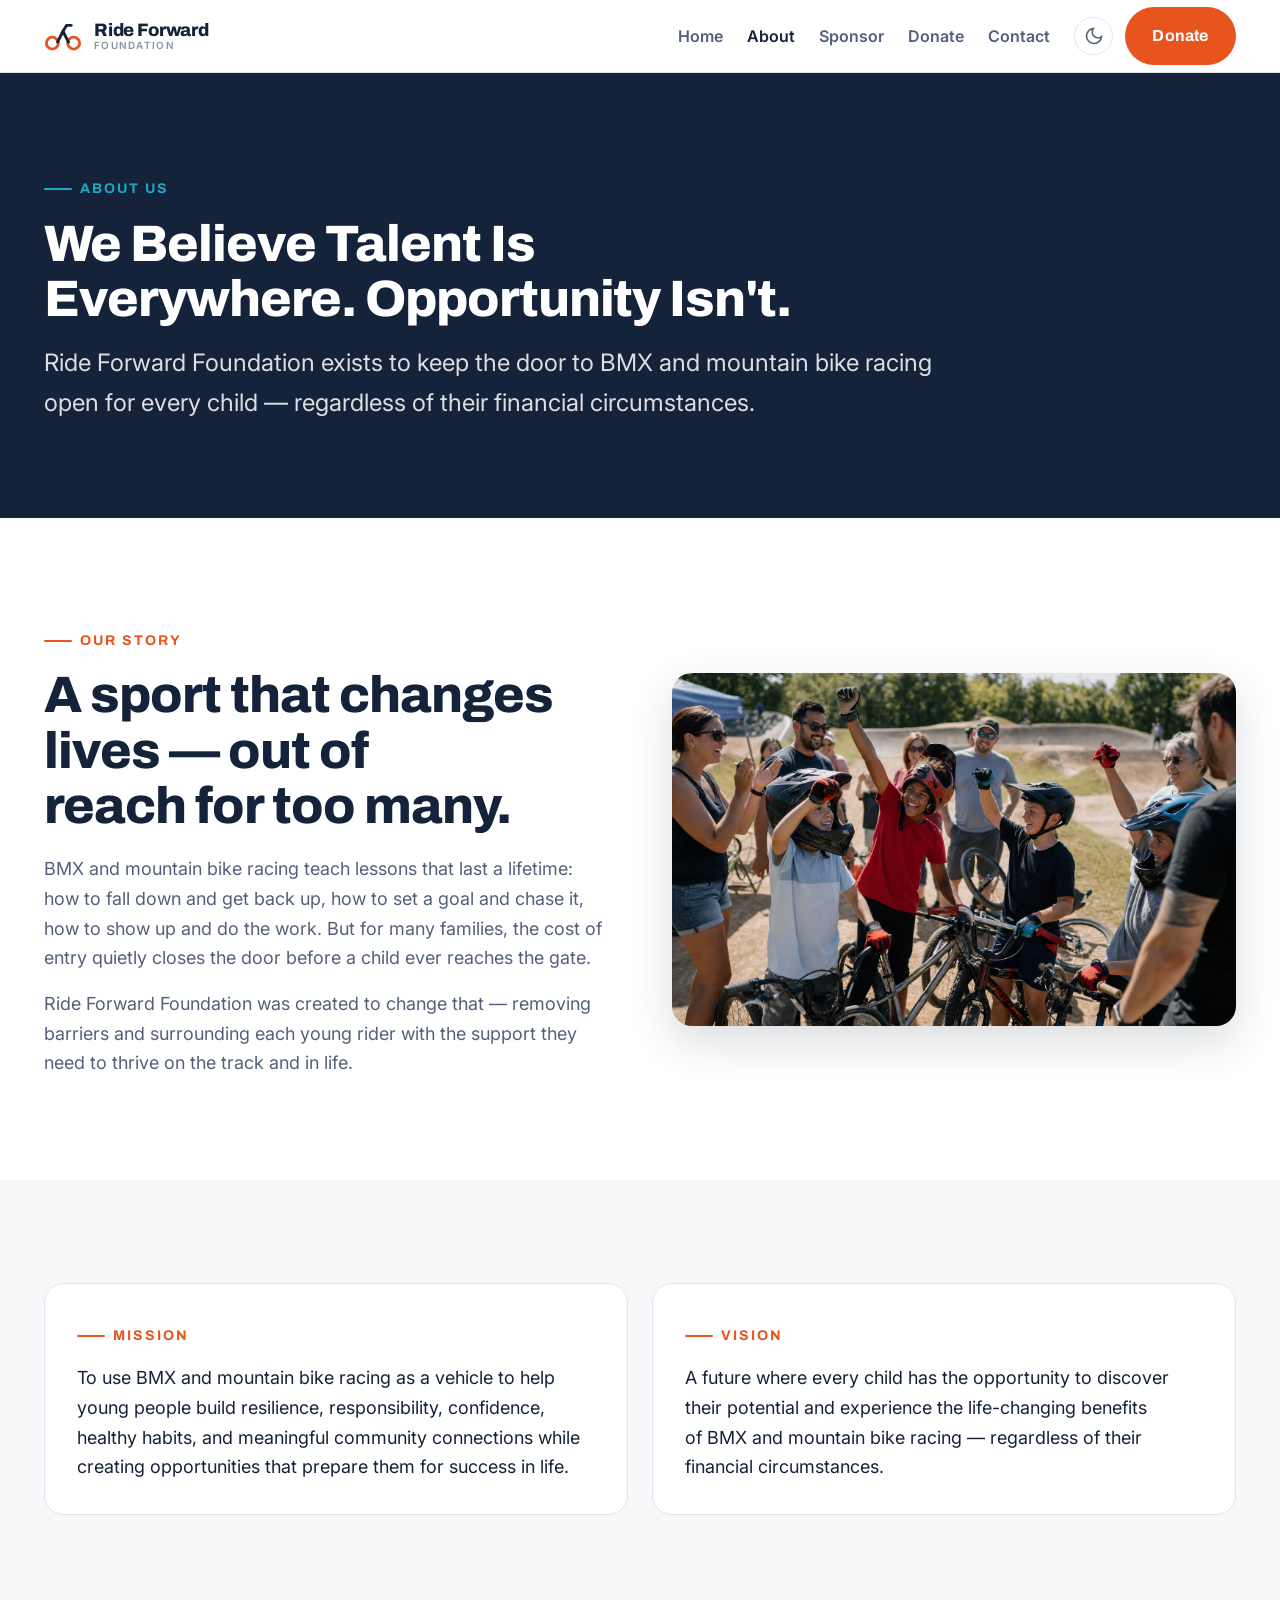
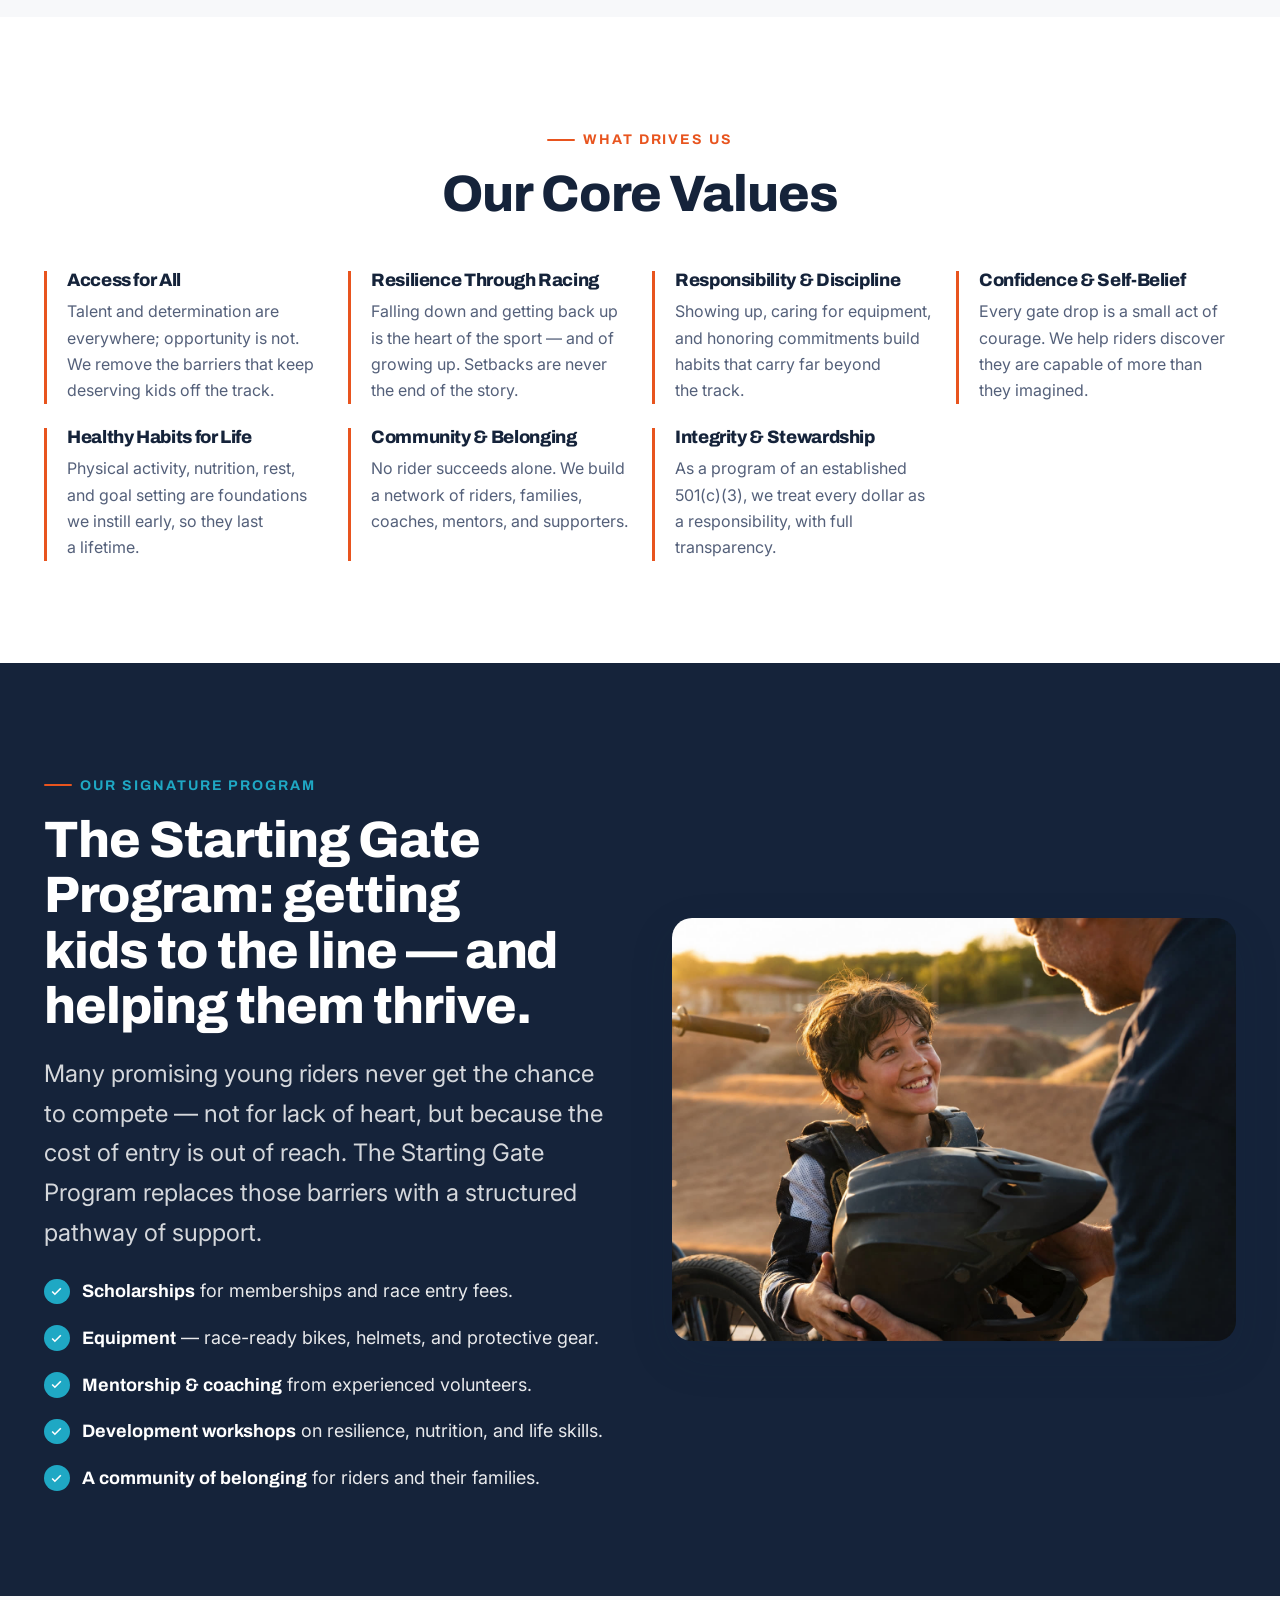
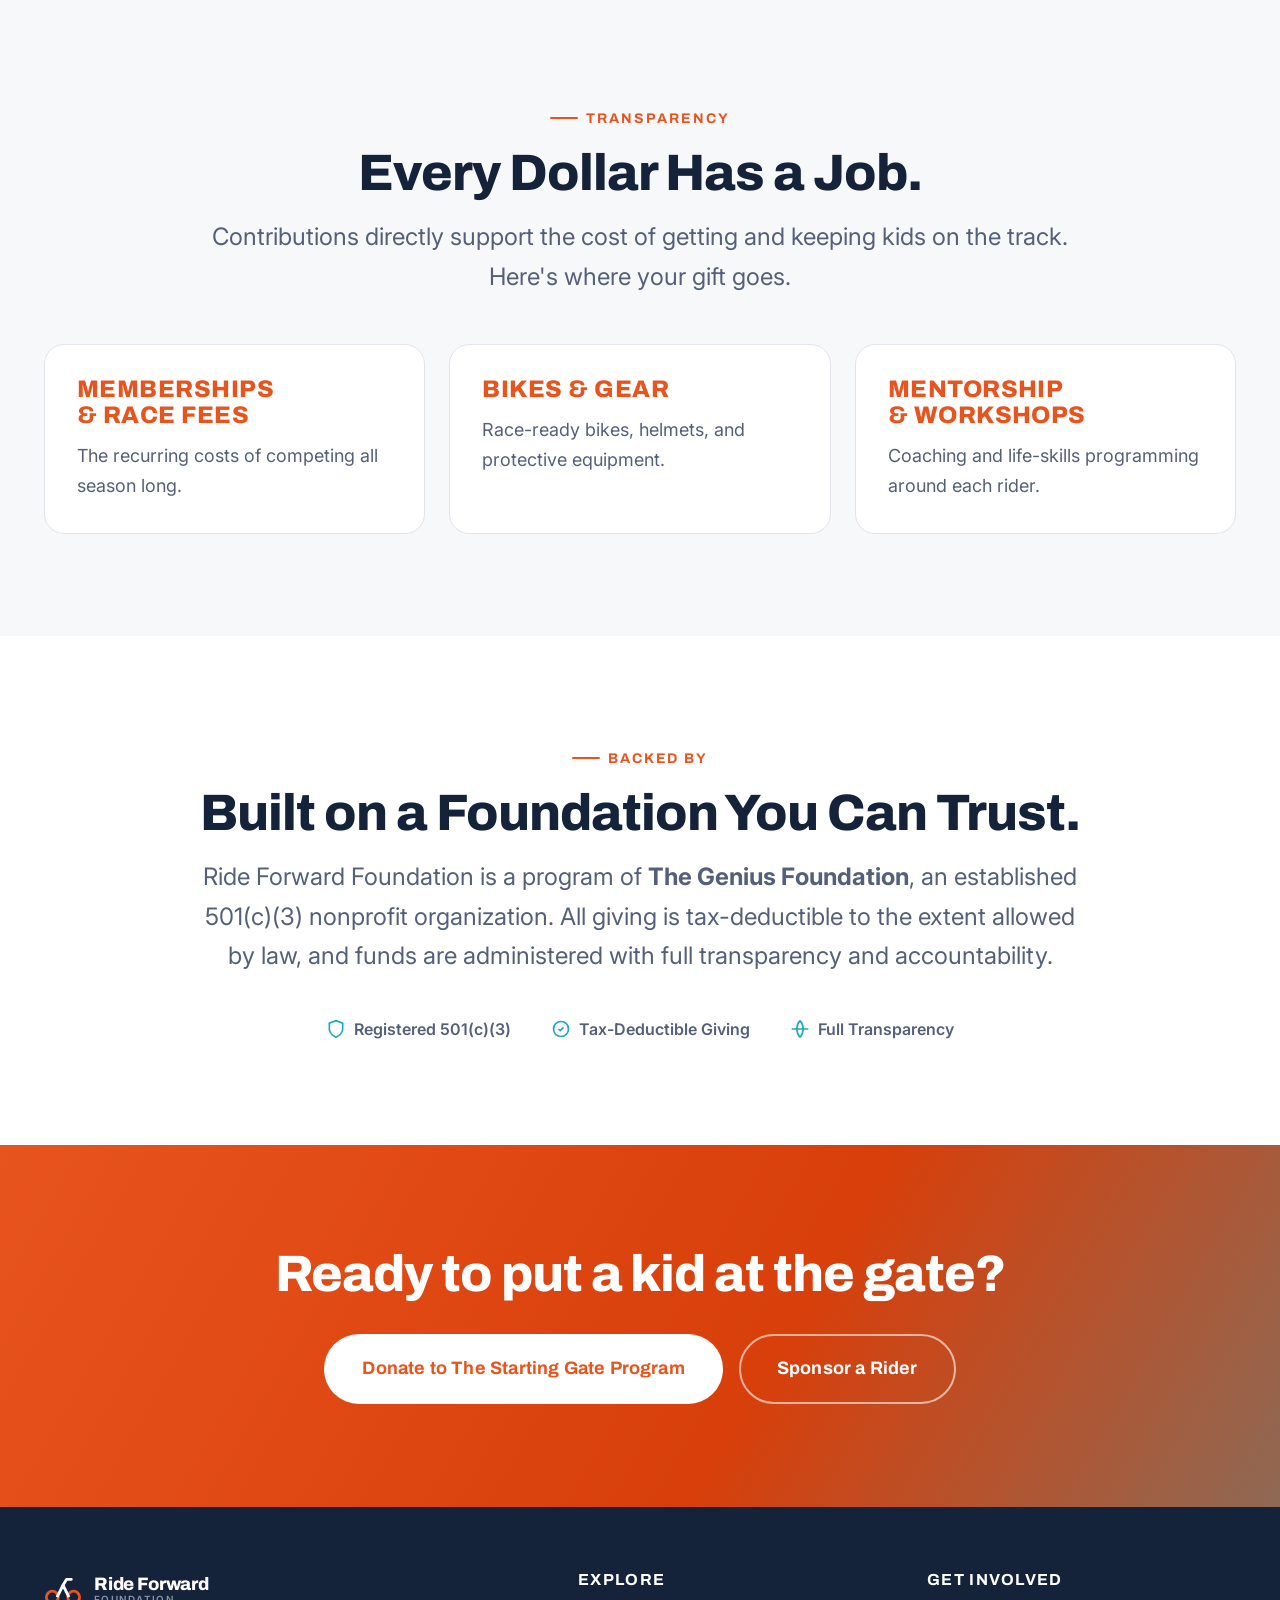
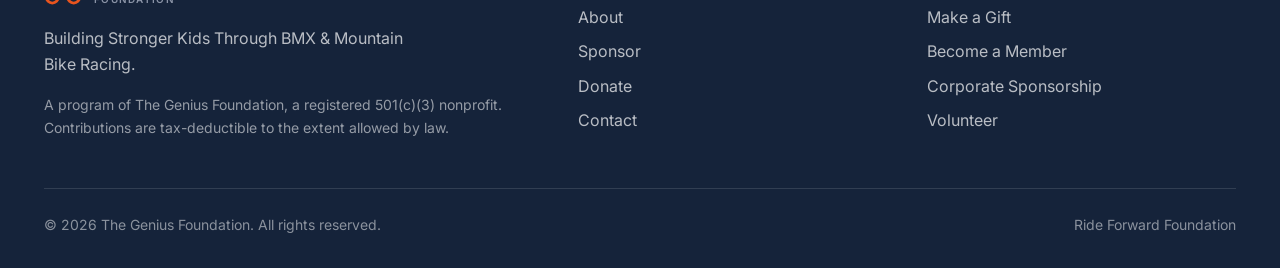
==== about.html @ e8fe17f3 "Ride Forward Foundation website: 5-page site (Home, About, Sponsor, Donate, Contact)" ====
<!DOCTYPE html>
<html lang="en">
<head>
<meta charset="UTF-8">
<meta name="viewport" content="width=device-width, initial-scale=1.0">
<title>About — Ride Forward Foundation</title>
<meta name="description" content="Learn about Ride Forward Foundation, our mission, vision, core values, and The Starting Gate Program — backed by The Genius Foundation, a 501(c)(3) nonprofit.">
<meta property="og:title" content="About Ride Forward Foundation">
<meta property="og:image" content="assets/img/community.jpg">
<link rel="preconnect" href="https://fonts.googleapis.com">
<link rel="preconnect" href="https://fonts.gstatic.com" crossorigin>
<link href="https://fonts.googleapis.com/css2?family=Archivo:wght@600;700;800;900&family=Inter:wght@400;500;600;700&display=swap" rel="stylesheet">
<link rel="stylesheet" href="assets/style.css">
<link rel="icon" href="data:image/svg+xml,%3Csvg xmlns='http://www.w3.org/2000/svg' viewBox='0 0 32 32'%3E%3Cpath d='M6 22a5 5 0 1 0 0-.01M26 22a5 5 0 1 0 0-.01' fill='none' stroke='%23e8541e' stroke-width='2.5'/%3E%3Cpath d='M11 22l5-9 5 9M16 13l3-5h4' fill='none' stroke='%2315233a' stroke-width='2.5' stroke-linejoin='round'/%3E%3C/svg%3E">
</head>
<body>

<header class="header">
  <div class="wrap">
    <a class="brand" href="index.html" aria-label="Ride Forward Foundation home">
      <svg width="38" height="38" viewBox="0 0 32 32" fill="none" aria-hidden="true">
        <circle cx="7" cy="22" r="5" stroke="currentColor" stroke-width="2.4"/>
        <circle cx="25" cy="22" r="5" stroke="currentColor" stroke-width="2.4"/>
        <path d="M11 22l5-10 5 10" stroke="var(--color-navy)" stroke-width="2.4" stroke-linejoin="round"/>
        <path d="M16 12l3-5h4" stroke="var(--color-navy)" stroke-width="2.4" stroke-linecap="round" stroke-linejoin="round"/>
      </svg>
      <span class="brand-text"><span class="b1">Ride Forward</span><span class="b2">Foundation</span></span>
    </a>
    <nav class="nav" aria-label="Primary">
      <ul class="nav-links" data-nav-links>
        <li><a href="index.html">Home</a></li>
        <li><a href="about.html" class="active">About</a></li>
        <li><a href="sponsor.html">Sponsor</a></li>
        <li><a href="donate.html">Donate</a></li>
        <li><a href="contact.html">Contact</a></li>
      </ul>
      <div class="nav-actions">
        <button class="theme-toggle" data-theme-toggle aria-label="Toggle dark mode"></button>
        <a href="donate.html" class="btn btn-primary">Donate</a>
        <button class="menu-btn" data-menu-btn aria-label="Open menu">
          <svg width="22" height="22" viewBox="0 0 24 24" fill="none" stroke="currentColor" stroke-width="2"><path d="M3 6h18M3 12h18M3 18h18"/></svg>
        </button>
      </div>
    </nav>
  </div>
</header>

<main>
<!-- PAGE HERO -->
<section class="page-hero">
  <div class="wrap">
    <span class="eyebrow">About Us</span>
    <h1>We Believe Talent Is Everywhere. Opportunity Isn't.</h1>
    <p class="lead">Ride Forward Foundation exists to keep the door to BMX and mountain bike racing open for every child — regardless of their financial circumstances.</p>
  </div>
</section>

<!-- STORY -->
<section>
  <div class="wrap">
    <div class="split">
      <div class="reveal">
        <span class="eyebrow">Our Story</span>
        <h2 class="section-title">A sport that changes lives — out of reach for too many.</h2>
        <p style="margin-top:var(--space-5);color:var(--color-text-muted)">BMX and mountain bike racing teach lessons that last a lifetime: how to fall down and get back up, how to set a goal and chase it, how to show up and do the work. But for many families, the cost of entry quietly closes the door before a child ever reaches the gate.</p>
        <p style="margin-top:var(--space-4);color:var(--color-text-muted)">Ride Forward Foundation was created to change that — removing barriers and surrounding each young rider with the support they need to thrive on the track and in life.</p>
      </div>
      <div class="split-media reveal split-media--wide">
        <img src="assets/img/community.jpg" alt="A diverse group of young riders celebrating together with their families at a track">
      </div>
    </div>
  </div>
</section>

<!-- MISSION + VISION -->
<section class="band-surface">
  <div class="wrap">
    <div class="grid-3" style="grid-template-columns:repeat(auto-fit,minmax(320px,1fr))">
      <div class="pillar reveal" style="background:var(--color-bg)">
        <span class="eyebrow">Mission</span>
        <p style="color:var(--color-text);font-size:var(--text-base)">To use BMX and mountain bike racing as a vehicle to help young people build resilience, responsibility, confidence, healthy habits, and meaningful community connections while creating opportunities that prepare them for success in life.</p>
      </div>
      <div class="pillar reveal" style="background:var(--color-bg)">
        <span class="eyebrow">Vision</span>
        <p style="color:var(--color-text);font-size:var(--text-base)">A future where every child has the opportunity to discover their potential and experience the life-changing benefits of BMX and mountain bike racing — regardless of their financial circumstances.</p>
      </div>
    </div>
  </div>
</section>

<!-- CORE VALUES -->
<section>
  <div class="wrap">
    <div class="center" style="margin-bottom:var(--space-12)">
      <span class="eyebrow center" style="display:inline-flex">What Drives Us</span>
      <h2 class="section-title">Our Core Values</h2>
    </div>
    <div class="value-grid">
      <div class="value reveal"><h3>Access for All</h3><p>Talent and determination are everywhere; opportunity is not. We remove the barriers that keep deserving kids off the track.</p></div>
      <div class="value reveal"><h3>Resilience Through Racing</h3><p>Falling down and getting back up is the heart of the sport — and of growing up. Setbacks are never the end of the story.</p></div>
      <div class="value reveal"><h3>Responsibility &amp; Discipline</h3><p>Showing up, caring for equipment, and honoring commitments build habits that carry far beyond the track.</p></div>
      <div class="value reveal"><h3>Confidence &amp; Self-Belief</h3><p>Every gate drop is a small act of courage. We help riders discover they are capable of more than they imagined.</p></div>
      <div class="value reveal"><h3>Healthy Habits for Life</h3><p>Physical activity, nutrition, rest, and goal setting are foundations we instill early, so they last a lifetime.</p></div>
      <div class="value reveal"><h3>Community &amp; Belonging</h3><p>No rider succeeds alone. We build a network of riders, families, coaches, mentors, and supporters.</p></div>
      <div class="value reveal"><h3>Integrity &amp; Stewardship</h3><p>As a program of an established 501(c)(3), we treat every dollar as a responsibility, with full transparency.</p></div>
    </div>
  </div>
</section>

<!-- THE STARTING GATE PROGRAM -->
<section class="band-navy">
  <div class="wrap">
    <div class="split split--reverse">
      <div class="split-media reveal"><img src="assets/img/donate.jpg" alt="A young rider's face lighting up while receiving a new helmet from a mentor"></div>
      <div class="reveal">
        <span class="eyebrow" style="color:var(--color-accent)">Our Signature Program</span>
        <h2 class="section-title">The Starting Gate Program: getting kids to the line — and helping them thrive.</h2>
        <p class="lead" style="margin-top:var(--space-5)">Many promising young riders never get the chance to compete — not for lack of heart, but because the cost of entry is out of reach. The Starting Gate Program replaces those barriers with a structured pathway of support.</p>
        <ul class="feature-list" role="list">
          <li><span class="ck"><svg width="13" height="13" viewBox="0 0 24 24" fill="none" stroke="currentColor" stroke-width="3"><path d="M20 6L9 17l-5-5"/></svg></span><span style="color:rgba(255,255,255,0.9)"><strong style="color:#fff">Scholarships</strong> for memberships and race entry fees.</span></li>
          <li><span class="ck"><svg width="13" height="13" viewBox="0 0 24 24" fill="none" stroke="currentColor" stroke-width="3"><path d="M20 6L9 17l-5-5"/></svg></span><span style="color:rgba(255,255,255,0.9)"><strong style="color:#fff">Equipment</strong> — race-ready bikes, helmets, and protective gear.</span></li>
          <li><span class="ck"><svg width="13" height="13" viewBox="0 0 24 24" fill="none" stroke="currentColor" stroke-width="3"><path d="M20 6L9 17l-5-5"/></svg></span><span style="color:rgba(255,255,255,0.9)"><strong style="color:#fff">Mentorship &amp; coaching</strong> from experienced volunteers.</span></li>
          <li><span class="ck"><svg width="13" height="13" viewBox="0 0 24 24" fill="none" stroke="currentColor" stroke-width="3"><path d="M20 6L9 17l-5-5"/></svg></span><span style="color:rgba(255,255,255,0.9)"><strong style="color:#fff">Development workshops</strong> on resilience, nutrition, and life skills.</span></li>
          <li><span class="ck"><svg width="13" height="13" viewBox="0 0 24 24" fill="none" stroke="currentColor" stroke-width="3"><path d="M20 6L9 17l-5-5"/></svg></span><span style="color:rgba(255,255,255,0.9)"><strong style="color:#fff">A community of belonging</strong> for riders and their families.</span></li>
        </ul>
      </div>
    </div>
  </div>
</section>

<!-- WHERE YOUR MONEY GOES -->
<section class="band-surface">
  <div class="wrap">
    <div class="center" style="margin-bottom:var(--space-12)">
      <span class="eyebrow center" style="display:inline-flex">Transparency</span>
      <h2 class="section-title">Every Dollar Has a Job.</h2>
      <p class="lead center" style="margin-top:var(--space-4)">Contributions directly support the cost of getting and keeping kids on the track. Here's where your gift goes.</p>
    </div>
    <div class="grid-3">
      <div class="pillar reveal" style="background:var(--color-bg)"><h3 style="color:var(--color-primary)">Memberships &amp; Race Fees</h3><p>The recurring costs of competing all season long.</p></div>
      <div class="pillar reveal" style="background:var(--color-bg)"><h3 style="color:var(--color-primary)">Bikes &amp; Gear</h3><p>Race-ready bikes, helmets, and protective equipment.</p></div>
      <div class="pillar reveal" style="background:var(--color-bg)"><h3 style="color:var(--color-primary)">Mentorship &amp; Workshops</h3><p>Coaching and life-skills programming around each rider.</p></div>
    </div>
  </div>
</section>

<!-- 501c3 CREDIBILITY -->
<section>
  <div class="wrap center">
    <span class="eyebrow center" style="display:inline-flex">Backed By</span>
    <h2 class="section-title">Built on a Foundation You Can Trust.</h2>
    <p class="lead center" style="margin-top:var(--space-4)">Ride Forward Foundation is a program of <strong>The Genius Foundation</strong>, an established 501(c)(3) nonprofit organization. All giving is tax-deductible to the extent allowed by law, and funds are administered with full transparency and accountability.</p>
    <div class="trust-strip" style="margin-top:var(--space-10)">
      <span class="trust-item"><svg width="20" height="20" viewBox="0 0 24 24" fill="none" stroke="currentColor" stroke-width="2"><path d="M12 22s8-4 8-10V5l-8-3-8 3v7c0 6 8 10 8 10z"/></svg>Registered 501(c)(3)</span>
      <span class="trust-item"><svg width="20" height="20" viewBox="0 0 24 24" fill="none" stroke="currentColor" stroke-width="2"><path d="M9 12l2 2 4-4"/><circle cx="12" cy="12" r="9"/></svg>Tax-Deductible Giving</span>
      <span class="trust-item"><svg width="20" height="20" viewBox="0 0 24 24" fill="none" stroke="currentColor" stroke-width="2"><path d="M2 12h20M12 2a15 15 0 0 1 0 20M12 2a15 15 0 0 0 0 20"/></svg>Full Transparency</span>
    </div>
  </div>
</section>

<!-- CTA -->
<section class="band-primary">
  <div class="wrap center">
    <h2 class="section-title" style="font-size:var(--text-2xl)">Ready to put a kid at the gate?</h2>
    <div class="hero-cta center" style="justify-content:center;margin-top:var(--space-8)">
      <a href="donate.html" class="btn btn-lg" style="background:#fff;color:var(--color-primary)">Donate to The Starting Gate Program</a>
      <a href="sponsor.html" class="btn btn-ghost-light btn-lg">Sponsor a Rider</a>
    </div>
  </div>
</section>
</main>

<footer class="footer">
  <div class="wrap">
    <div class="footer-top">
      <div>
        <a class="brand" href="index.html">
          <svg width="38" height="38" viewBox="0 0 32 32" fill="none" aria-hidden="true">
            <circle cx="7" cy="22" r="5" stroke="var(--color-primary)" stroke-width="2.4"/>
            <circle cx="25" cy="22" r="5" stroke="var(--color-primary)" stroke-width="2.4"/>
            <path d="M11 22l5-10 5 10" stroke="#fff" stroke-width="2.4" stroke-linejoin="round"/>
            <path d="M16 12l3-5h4" stroke="#fff" stroke-width="2.4" stroke-linecap="round" stroke-linejoin="round"/>
          </svg>
          <span class="brand-text"><span class="b1">Ride Forward</span><span class="b2">Foundation</span></span>
        </a>
        <p class="footer-desc">Building Stronger Kids Through BMX &amp; Mountain Bike Racing.</p>
        <p class="footer-501">A program of The Genius Foundation, a registered 501(c)(3) nonprofit. Contributions are tax-deductible to the extent allowed by law.</p>
      </div>
      <div><h4>Explore</h4><ul><li><a href="about.html">About</a></li><li><a href="sponsor.html">Sponsor</a></li><li><a href="donate.html">Donate</a></li><li><a href="contact.html">Contact</a></li></ul></div>
      <div><h4>Get Involved</h4><ul><li><a href="donate.html">Make a Gift</a></li><li><a href="donate.html">Become a Member</a></li><li><a href="sponsor.html">Corporate Sponsorship</a></li><li><a href="contact.html">Volunteer</a></li></ul></div>
    </div>
    <div class="footer-bottom"><span>© 2026 The Genius Foundation. All rights reserved.</span><span>Ride Forward Foundation</span></div>
  </div>
</footer>

<script src="assets/main.js"></script>
</body>
</html>
---- assets/style.css ----
/* ===== Design Tokens ===== */
:root {
  --text-xs: clamp(0.75rem, 0.7rem + 0.25vw, 0.875rem);
  --text-sm: clamp(0.875rem, 0.8rem + 0.35vw, 1rem);
  --text-base: clamp(1rem, 0.95rem + 0.25vw, 1.125rem);
  --text-lg: clamp(1.125rem, 1rem + 0.75vw, 1.5rem);
  --text-xl: clamp(1.5rem, 1.2rem + 1.25vw, 2.25rem);
  --text-2xl: clamp(2rem, 1.2rem + 2.5vw, 3.5rem);
  --text-3xl: clamp(2.5rem, 1rem + 4vw, 5rem);

  --space-1: 0.25rem; --space-2: 0.5rem; --space-3: 0.75rem; --space-4: 1rem;
  --space-5: 1.25rem; --space-6: 1.5rem; --space-8: 2rem; --space-10: 2.5rem;
  --space-12: 3rem; --space-16: 4rem; --space-20: 5rem; --space-24: 6rem; --space-32: 8rem;

  --radius-sm: 0.375rem; --radius-md: 0.5rem; --radius-lg: 0.875rem;
  --radius-xl: 1.25rem; --radius-full: 9999px;
  --transition: 200ms cubic-bezier(0.16, 1, 0.3, 1);

  --content-narrow: 680px;
  --content-default: 1040px;
  --content-wide: 1240px;

  --font-display: 'Archivo', 'Helvetica Neue', sans-serif;
  --font-body: 'Inter', system-ui, sans-serif;
}

:root, [data-theme='light'] {
  --color-bg: #ffffff;
  --color-surface: #f7f8fa;
  --color-surface-2: #eef0f4;
  --color-border: #e1e4ea;
  --color-text: #15233a;
  --color-text-muted: #54607a;
  --color-text-faint: #8a93a6;
  --color-text-inverse: #ffffff;
  --color-navy: #15233a;
  --color-navy-soft: #1f3354;
  --color-primary: #e8541e;       /* clay orange */
  --color-primary-hover: #cf440f;
  --color-accent: #1fa8c4;        /* sky teal */
  --color-accent-hover: #1890a9;
  --shadow-sm: 0 1px 3px rgba(21,35,58,0.08);
  --shadow-md: 0 6px 20px rgba(21,35,58,0.10);
  --shadow-lg: 0 16px 44px rgba(21,35,58,0.16);
}

[data-theme='dark'] {
  --color-bg: #0e1626;
  --color-surface: #13203a;
  --color-surface-2: #1a2c4d;
  --color-border: #243a5e;
  --color-text: #e8edf5;
  --color-text-muted: #9fb0cc;
  --color-text-faint: #6c7d9c;
  --color-text-inverse: #0e1626;
  --color-navy: #0a1120;
  --color-navy-soft: #13203a;
  --color-primary: #ff6a36;
  --color-primary-hover: #ff8154;
  --color-accent: #3cc3de;
  --color-accent-hover: #5fd0e6;
  --shadow-sm: 0 1px 3px rgba(0,0,0,0.4);
  --shadow-md: 0 6px 20px rgba(0,0,0,0.45);
  --shadow-lg: 0 16px 44px rgba(0,0,0,0.55);
}

/* ===== Base ===== */
*,*::before,*::after { box-sizing: border-box; margin: 0; padding: 0; }
html {
  -webkit-text-size-adjust: none; text-size-adjust: none;
  -webkit-font-smoothing: antialiased; -moz-osx-font-smoothing: grayscale;
  text-rendering: optimizeLegibility; scroll-behavior: smooth;
  scroll-padding-top: 5rem;
}
body {
  min-height: 100dvh; line-height: 1.65;
  font-family: var(--font-body); font-size: var(--text-base);
  color: var(--color-text); background: var(--color-bg);
}
img, picture, svg { display: block; max-width: 100%; height: auto; }
ul[role='list'] { list-style: none; }
input, button, textarea, select { font: inherit; color: inherit; }
h1,h2,h3,h4 { font-family: var(--font-display); text-wrap: balance; line-height: 1.08; letter-spacing: -0.02em; }
p, li { text-wrap: pretty; }
a { color: inherit; text-decoration: none; }
::selection { background: rgba(232,84,30,0.22); }
:focus-visible { outline: 2px solid var(--color-primary); outline-offset: 3px; border-radius: var(--radius-sm); }
button { cursor: pointer; background: none; border: none; }
a, button, input, textarea, select {
  transition: color var(--transition), background var(--transition),
    border-color var(--transition), box-shadow var(--transition), transform var(--transition);
}
.sr-only { position:absolute; width:1px; height:1px; padding:0; margin:-1px; overflow:hidden; clip:rect(0,0,0,0); white-space:nowrap; border:0; }
@media (prefers-reduced-motion: reduce) {
  *,*::before,*::after { animation-duration:0.01ms!important; transition-duration:0.01ms!important; scroll-behavior:auto!important; }
}

/* ===== Layout ===== */
.wrap { width: 100%; max-width: var(--content-wide); margin-inline: auto; padding-inline: var(--space-6); }
.wrap--default { max-width: var(--content-default); }
.wrap--narrow { max-width: var(--content-narrow); }
section { padding-block: clamp(var(--space-16), 8vw, var(--space-32)); }
.eyebrow {
  display: inline-flex; align-items: center; gap: var(--space-2);
  font-family: var(--font-display); font-weight: 700; font-size: var(--text-xs);
  letter-spacing: 0.14em; text-transform: uppercase; color: var(--color-primary);
  margin-bottom: var(--space-4);
}
.eyebrow::before { content:''; width: 1.75rem; height: 2px; background: var(--color-primary); border-radius: 2px; }
.section-title { font-size: var(--text-2xl); font-weight: 800; }
.lead { font-size: var(--text-lg); color: var(--color-text-muted); max-width: 60ch; }
.center { text-align: center; margin-inline: auto; }
.center .lead { margin-inline: auto; }

/* ===== Buttons ===== */
.btn {
  display: inline-flex; align-items: center; justify-content: center; gap: var(--space-2);
  font-family: var(--font-display); font-weight: 700; font-size: var(--text-sm);
  letter-spacing: 0.01em; padding: 0.85em 1.6em; border-radius: var(--radius-full);
  border: 2px solid transparent; white-space: nowrap;
}
.btn-primary { background: var(--color-primary); color: #fff; }
.btn-primary:hover { background: var(--color-primary-hover); transform: translateY(-2px); box-shadow: var(--shadow-md); }
.btn-accent { background: var(--color-accent); color: #fff; }
.btn-accent:hover { background: var(--color-accent-hover); transform: translateY(-2px); box-shadow: var(--shadow-md); }
.btn-outline { border-color: currentColor; color: var(--color-text); }
.btn-outline:hover { background: var(--color-text); color: var(--color-bg); transform: translateY(-2px); }
.btn-ghost-light { border-color: rgba(255,255,255,0.6); color: #fff; }
.btn-ghost-light:hover { background: #fff; color: var(--color-navy); transform: translateY(-2px); }
.btn-lg { font-size: var(--text-base); padding: 1em 2em; }

/* ===== Header ===== */
.header {
  position: sticky; top: 0; z-index: 100;
  background: color-mix(in srgb, var(--color-bg) 88%, transparent);
  backdrop-filter: blur(14px); border-bottom: 1px solid var(--color-border);
}
.header .wrap { display: flex; align-items: center; justify-content: space-between; gap: var(--space-6); min-height: 4.5rem; }
.brand { display: flex; align-items: center; gap: var(--space-3); font-family: var(--font-display); font-weight: 800; }
.brand svg { color: var(--color-primary); flex-shrink: 0; }
.brand-text { display: flex; flex-direction: column; line-height: 1.05; }
.brand-text .b1 { font-size: var(--text-base); letter-spacing: -0.01em; }
.brand-text .b2 { font-size: 0.62rem; font-weight: 600; letter-spacing: 0.13em; text-transform: uppercase; color: var(--color-text-faint); font-family: var(--font-body); }
.nav { display: flex; align-items: center; gap: var(--space-6); }
.nav-links { display: flex; align-items: center; gap: var(--space-6); list-style: none; }
.nav-links a { font-size: var(--text-sm); font-weight: 600; color: var(--color-text-muted); }
.nav-links a:hover, .nav-links a.active { color: var(--color-text); }
.nav-actions { display: flex; align-items: center; gap: var(--space-3); }
.theme-toggle { width: 2.4rem; height: 2.4rem; display: grid; place-items: center; border-radius: var(--radius-full); color: var(--color-text-muted); border: 1px solid var(--color-border); }
.theme-toggle:hover { color: var(--color-text); background: var(--color-surface); }
.menu-btn { display: none; }

/* ===== Hero ===== */
.hero { position: relative; min-height: 86vh; display: flex; align-items: flex-end; color: #fff; overflow: hidden; }
.hero img.hero-bg { position: absolute; inset: 0; width: 100%; height: 100%; object-fit: cover; z-index: -2; }
.hero::after { content:''; position:absolute; inset:0; z-index:-1;
  background: linear-gradient(180deg, rgba(10,17,32,0.35) 0%, rgba(10,17,32,0.55) 45%, rgba(10,17,32,0.92) 100%); }
.hero-inner { padding-block: clamp(var(--space-16), 10vw, var(--space-32)); max-width: 720px; }
.hero h1 { font-size: var(--text-3xl); font-weight: 800; color: #fff; }
.hero .lead { color: rgba(255,255,255,0.88); margin-top: var(--space-5); }
.hero-cta { display: flex; flex-wrap: wrap; gap: var(--space-4); margin-top: var(--space-8); }
.hero-badge { display:inline-flex; align-items:center; gap:var(--space-2); font-size:var(--text-xs); font-weight:600;
  letter-spacing:0.08em; text-transform:uppercase; color:rgba(255,255,255,0.85);
  background:rgba(255,255,255,0.12); border:1px solid rgba(255,255,255,0.25);
  padding:0.4em 0.9em; border-radius:var(--radius-full); margin-bottom:var(--space-5); backdrop-filter: blur(6px); }

/* ===== Progress bar ===== */
.progress-card {
  background: var(--color-surface); border: 1px solid var(--color-border);
  border-radius: var(--radius-xl); padding: var(--space-8); box-shadow: var(--shadow-md);
}
.progress-head { display: flex; justify-content: space-between; align-items: baseline; flex-wrap: wrap; gap: var(--space-2); margin-bottom: var(--space-4); }
.progress-amount { font-family: var(--font-display); font-weight: 800; font-size: var(--text-xl); color: var(--color-primary); }
.progress-goal { font-size: var(--text-sm); color: var(--color-text-muted); }
.progress-track { height: 0.9rem; background: var(--color-surface-2); border-radius: var(--radius-full); overflow: hidden; }
.progress-fill { height: 100%; width: 0; background: linear-gradient(90deg, var(--color-primary), var(--color-accent)); border-radius: var(--radius-full); transition: width 1.4s cubic-bezier(0.16,1,0.3,1); }
.progress-meta { margin-top: var(--space-3); font-size: var(--text-sm); color: var(--color-text-muted); }

/* ===== Pillars ===== */
.grid-3 { display: grid; grid-template-columns: repeat(auto-fit, minmax(260px, 1fr)); gap: var(--space-6); }
.pillar { background: var(--color-surface); border: 1px solid var(--color-border); border-radius: var(--radius-xl); padding: var(--space-8); }
.pillar-icon { width: 3.25rem; height: 3.25rem; border-radius: var(--radius-lg); display: grid; place-items: center; color: #fff; margin-bottom: var(--space-5); }
.pillar h3 { font-size: var(--text-lg); font-weight: 800; margin-bottom: var(--space-3); letter-spacing: 0.02em; text-transform: uppercase; }
.pillar p { color: var(--color-text-muted); font-size: var(--text-base); }

/* ===== Split sections ===== */
.split { display: grid; grid-template-columns: 1fr 1fr; gap: clamp(var(--space-8), 5vw, var(--space-20)); align-items: center; }
.split--reverse .split-media { order: 2; }
.split-media img { width: 100%; border-radius: var(--radius-xl); box-shadow: var(--shadow-lg); object-fit: cover; aspect-ratio: 4/3; }
.split-media--wide img { aspect-ratio: 16/10; }

/* ===== Bands ===== */
.band-navy { background: var(--color-navy); color: #fff; }
.band-navy .section-title, .band-navy h2, .band-navy h3 { color: #fff; }
.band-navy .lead { color: rgba(255,255,255,0.82); }
.band-primary { background: linear-gradient(120deg, var(--color-primary), #d83f0a 60%, var(--color-accent) 160%); color: #fff; }
.band-primary .section-title, .band-primary h2 { color: #fff; }
.band-primary .lead { color: rgba(255,255,255,0.92); }
.band-surface { background: var(--color-surface); }

/* ===== Stat / cost cards ===== */
.cost-grid { display: grid; grid-template-columns: repeat(auto-fit, minmax(180px,1fr)); gap: var(--space-5); margin-top: var(--space-10); }
.cost-item { background: rgba(255,255,255,0.07); border: 1px solid rgba(255,255,255,0.16); border-radius: var(--radius-lg); padding: var(--space-6); }
.cost-item .num { font-family: var(--font-display); font-weight: 800; font-size: var(--text-xl); color: #fff; }
.cost-item .lbl { font-size: var(--text-sm); color: rgba(255,255,255,0.78); margin-top: var(--space-1); }

/* ===== Program list ===== */
.feature-list { display: grid; gap: var(--space-4); margin-top: var(--space-6); }
.feature-list li { display: flex; gap: var(--space-3); align-items: flex-start; list-style: none; }
.feature-list .ck { flex-shrink: 0; width: 1.6rem; height: 1.6rem; border-radius: var(--radius-full); background: var(--color-accent); color: #fff; display: grid; place-items: center; margin-top: 0.15rem; }
.feature-list strong { font-family: var(--font-display); }

/* ===== Tier cards ===== */
.tier-grid { display: grid; grid-template-columns: repeat(auto-fit, minmax(230px,1fr)); gap: var(--space-6); margin-top: var(--space-12); }
.tier {
  position: relative; background: var(--color-bg); border: 1px solid var(--color-border);
  border-radius: var(--radius-xl); padding: var(--space-8) var(--space-6); display: flex; flex-direction: column;
}
.tier.featured { border-color: var(--color-primary); border-width: 2px; box-shadow: var(--shadow-md); }
.tier-flag { position: absolute; top: -0.85rem; left: 50%; transform: translateX(-50%);
  background: var(--color-primary); color: #fff; font-family: var(--font-display); font-weight: 700;
  font-size: var(--text-xs); letter-spacing: 0.08em; text-transform: uppercase;
  padding: 0.3em 0.9em; border-radius: var(--radius-full); white-space: nowrap; }
.tier h3 { font-size: var(--text-lg); font-weight: 800; }
.tier .price { font-family: var(--font-display); font-weight: 800; font-size: var(--text-xl); color: var(--color-primary); margin: var(--space-2) 0 var(--space-1); }
.tier .price span { font-size: var(--text-sm); color: var(--color-text-faint); font-weight: 600; }
.tier .impact { font-size: var(--text-sm); font-weight: 600; color: var(--color-accent); margin-bottom: var(--space-5); }
.tier ul { list-style: none; display: grid; gap: var(--space-3); margin-bottom: var(--space-8); flex: 1; }
.tier ul li { display: flex; gap: var(--space-2); font-size: var(--text-sm); color: var(--color-text-muted); }
.tier ul li::before { content: '✓'; color: var(--color-accent); font-weight: 800; }
.tier .btn { width: 100%; }

/* ===== Donate amounts ===== */
.amount-grid { display: grid; grid-template-columns: repeat(auto-fit, minmax(120px,1fr)); gap: var(--space-4); margin-top: var(--space-6); }
.amount {
  background: var(--color-surface); border: 2px solid var(--color-border); border-radius: var(--radius-lg);
  padding: var(--space-6) var(--space-4); text-align: center; cursor: pointer;
}
.amount:hover, .amount.selected { border-color: var(--color-primary); background: color-mix(in srgb, var(--color-primary) 8%, var(--color-bg)); }
.amount .amt { font-family: var(--font-display); font-weight: 800; font-size: var(--text-lg); }
.amount .desc { font-size: var(--text-xs); color: var(--color-text-muted); margin-top: var(--space-1); }
.toggle-row { display: inline-flex; background: var(--color-surface); border: 1px solid var(--color-border); border-radius: var(--radius-full); padding: 0.3rem; gap: 0.2rem; margin-top: var(--space-4); }
.toggle-row button { font-family: var(--font-display); font-weight: 700; font-size: var(--text-sm); padding: 0.55em 1.4em; border-radius: var(--radius-full); color: var(--color-text-muted); }
.toggle-row button.active { background: var(--color-primary); color: #fff; }

/* ===== Membership ===== */
.member-grid { display: grid; grid-template-columns: repeat(auto-fit, minmax(220px,1fr)); gap: var(--space-5); margin-top: var(--space-10); }
.member-card { background: var(--color-bg); border: 1px solid var(--color-border); border-radius: var(--radius-xl); padding: var(--space-8) var(--space-6); }
.member-card h3 { font-size: var(--text-lg); font-weight: 800; }
.member-card .price { font-family: var(--font-display); font-weight: 800; font-size: var(--text-xl); color: var(--color-accent); margin: var(--space-1) 0 var(--space-5); }
.member-card .price span { font-size: var(--text-sm); color: var(--color-text-faint); font-weight: 600; }
.member-card ul { list-style: none; display: grid; gap: var(--space-2); }
.member-card li { font-size: var(--text-sm); color: var(--color-text-muted); display:flex; gap:var(--space-2); }
.member-card li::before { content:'•'; color: var(--color-accent); }

/* ===== Values ===== */
.value-grid { display: grid; grid-template-columns: repeat(auto-fit, minmax(260px,1fr)); gap: var(--space-6); }
.value { border-left: 3px solid var(--color-primary); padding-left: var(--space-5); }
.value h3 { font-size: var(--text-base); font-weight: 800; font-family: var(--font-display); margin-bottom: var(--space-2); }
.value p { font-size: var(--text-sm); color: var(--color-text-muted); }

/* ===== Trust strip ===== */
.trust-strip { display: flex; flex-wrap: wrap; justify-content: center; gap: var(--space-6) var(--space-10); align-items: center; }
.trust-item { display: flex; align-items: center; gap: var(--space-2); font-size: var(--text-sm); font-weight: 600; color: var(--color-text-muted); }
.trust-item svg { color: var(--color-accent); flex-shrink: 0; }

/* ===== Contact ===== */
.contact-grid { display: grid; grid-template-columns: 1.3fr 0.9fr; gap: clamp(var(--space-8), 5vw, var(--space-16)); align-items: start; }
.field { display: grid; gap: var(--space-2); margin-bottom: var(--space-5); }
.field label { font-family: var(--font-display); font-weight: 700; font-size: var(--text-sm); }
.field input, .field select, .field textarea {
  width: 100%; padding: 0.8em 1em; border: 1px solid var(--color-border); border-radius: var(--radius-md);
  background: var(--color-bg); color: var(--color-text);
}
.field input:focus, .field select:focus, .field textarea:focus { border-color: var(--color-primary); outline: none; }
.contact-card { background: var(--color-surface); border: 1px solid var(--color-border); border-radius: var(--radius-xl); padding: var(--space-8); }
.contact-card h3 { font-size: var(--text-lg); margin-bottom: var(--space-4); }
.contact-line { display: flex; gap: var(--space-3); align-items: flex-start; margin-bottom: var(--space-4); font-size: var(--text-sm); color: var(--color-text-muted); }
.contact-line svg { color: var(--color-primary); flex-shrink: 0; margin-top: 0.1rem; }
.quick-links { display: grid; gap: var(--space-3); margin-top: var(--space-6); }
.quick-link { display: flex; justify-content: space-between; align-items: center; padding: var(--space-4); border: 1px solid var(--color-border); border-radius: var(--radius-md); background: var(--color-bg); font-weight: 600; font-size: var(--text-sm); }
.quick-link:hover { border-color: var(--color-primary); color: var(--color-primary); }

/* ===== FAQ ===== */
.faq { max-width: var(--content-narrow); margin-inline: auto; }
.faq details { border-bottom: 1px solid var(--color-border); padding: var(--space-5) 0; }
.faq summary { font-family: var(--font-display); font-weight: 700; font-size: var(--text-base); cursor: pointer; list-style: none; display: flex; justify-content: space-between; gap: var(--space-4); }
.faq summary::-webkit-details-marker { display: none; }
.faq summary::after { content: '+'; color: var(--color-primary); font-size: var(--text-lg); }
.faq details[open] summary::after { content: '−'; }
.faq p { color: var(--color-text-muted); font-size: var(--text-sm); margin-top: var(--space-3); }

/* ===== Page hero (interior) ===== */
.page-hero { background: var(--color-navy); color: #fff; padding-block: clamp(var(--space-16), 9vw, var(--space-24)); }
.page-hero h1 { font-size: var(--text-2xl); font-weight: 800; color: #fff; }
.page-hero .lead { color: rgba(255,255,255,0.85); margin-top: var(--space-4); }
.page-hero .eyebrow { color: var(--color-accent); }
.page-hero .eyebrow::before { background: var(--color-accent); }

/* ===== Footer ===== */
.footer { background: var(--color-navy); color: rgba(255,255,255,0.7); padding-block: var(--space-16) var(--space-8); }
.footer a { color: rgba(255,255,255,0.7); }
.footer a:hover { color: #fff; }
.footer-top { display: grid; grid-template-columns: 1.6fr 1fr 1fr; gap: var(--space-10); padding-bottom: var(--space-12); border-bottom: 1px solid rgba(255,255,255,0.12); }
.footer .brand-text .b1 { color: #fff; }
.footer h4 { font-family: var(--font-display); color: #fff; font-size: var(--text-sm); letter-spacing: 0.08em; text-transform: uppercase; margin-bottom: var(--space-4); }
.footer ul { list-style: none; display: grid; gap: var(--space-2); font-size: var(--text-sm); }
.footer-desc { font-size: var(--text-sm); margin: var(--space-4) 0; max-width: 38ch; }
.footer-bottom { padding-top: var(--space-6); display: flex; justify-content: space-between; flex-wrap: wrap; gap: var(--space-3); font-size: var(--text-xs); color: rgba(255,255,255,0.5); }
.footer-501 { font-size: var(--text-xs); color: rgba(255,255,255,0.55); margin-top: var(--space-3); }

/* ===== Reveal animation ===== */
/* Only hide when JS is active (html.js); otherwise content is always visible. */
.js .reveal { opacity: 0; transform: translateY(24px); transition: opacity 0.7s ease, transform 0.7s cubic-bezier(0.16,1,0.3,1); }
.js .reveal.in { opacity: 1; transform: none; }

/* ===== Responsive ===== */
@media (max-width: 900px) {
  .split, .contact-grid { grid-template-columns: 1fr; }
  .split--reverse .split-media { order: 0; }
  .footer-top { grid-template-columns: 1fr 1fr; }
}
@media (max-width: 720px) {
  .nav-links { display: none; }
  .menu-btn { display: grid; place-items: center; width: 2.4rem; height: 2.4rem; border-radius: var(--radius-md); color: var(--color-text); border: 1px solid var(--color-border); }
  .nav-links.open { display: flex; position: absolute; top: 4.5rem; left: 0; right: 0; flex-direction: column; align-items: flex-start; gap: var(--space-4); padding: var(--space-6); background: var(--color-bg); border-bottom: 1px solid var(--color-border); box-shadow: var(--shadow-md); }
  .footer-top { grid-template-columns: 1fr; }
  .nav-actions .btn { display: none; }
}
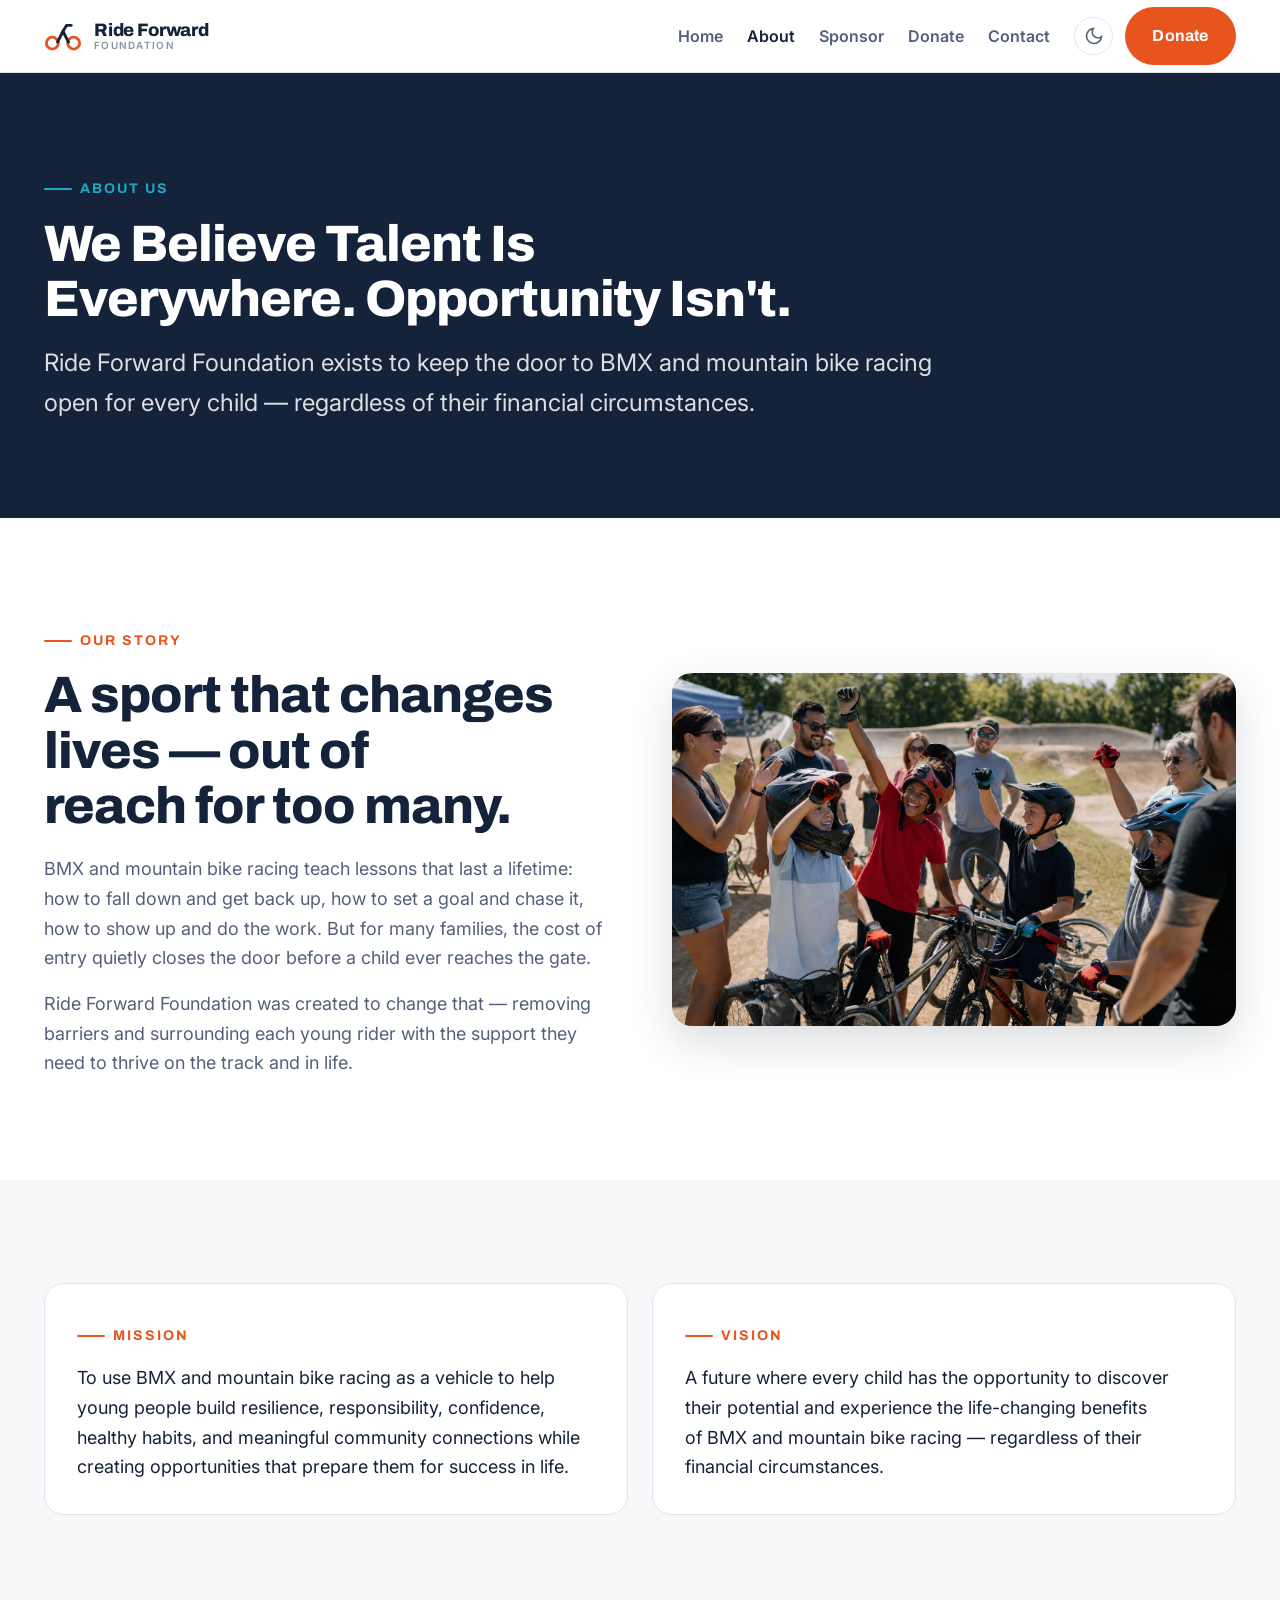
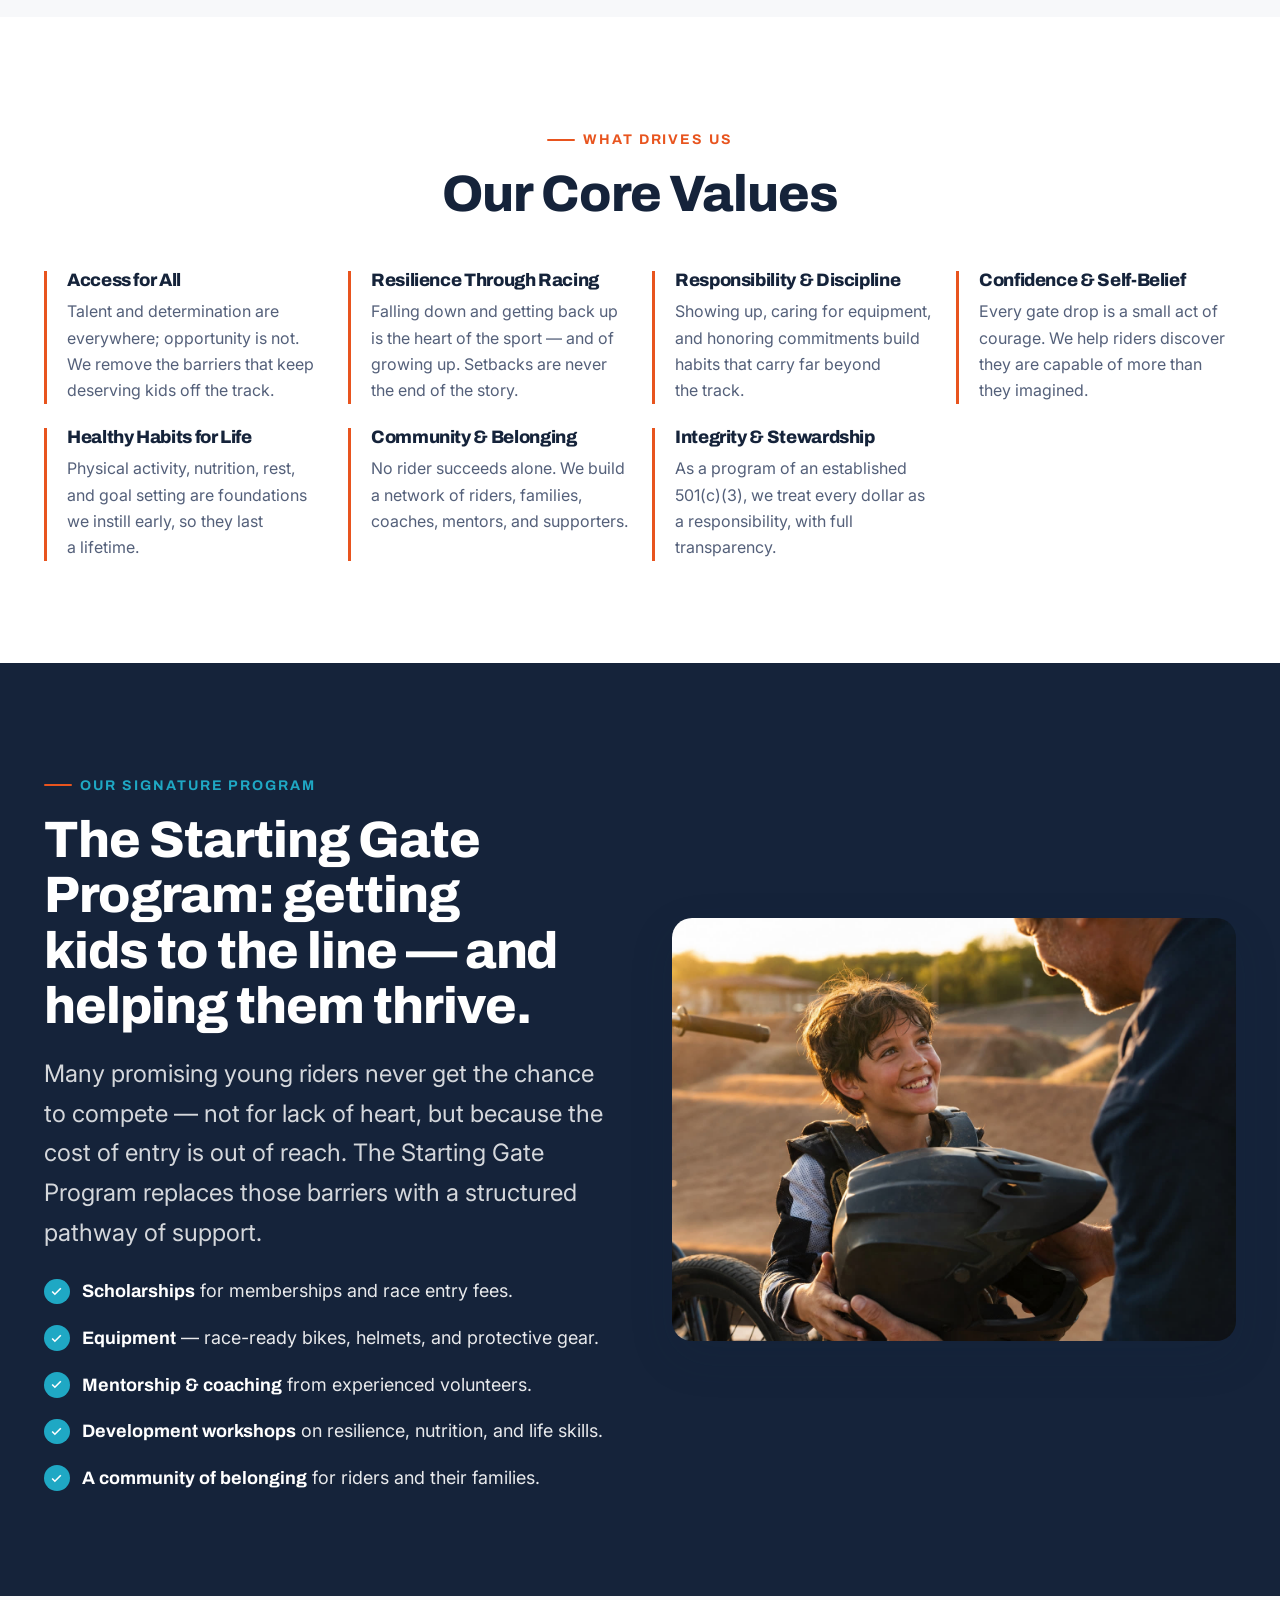
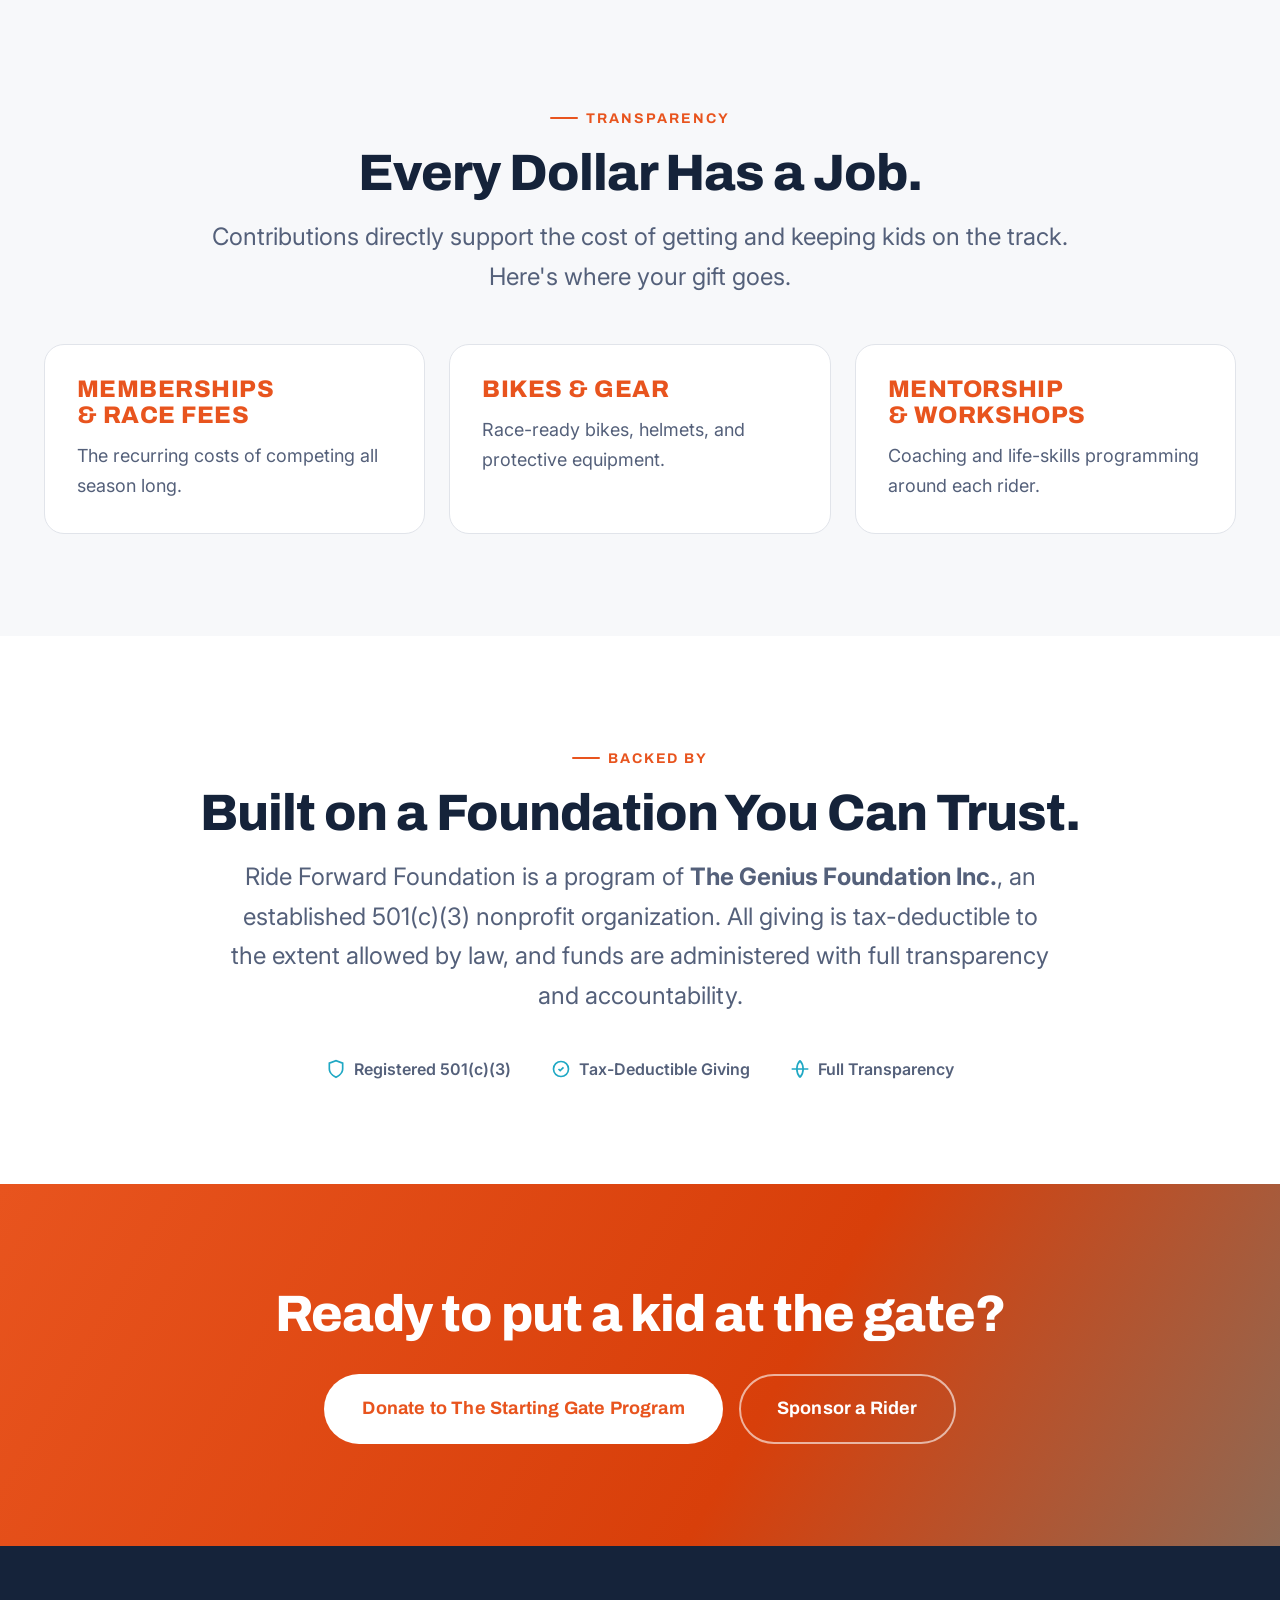
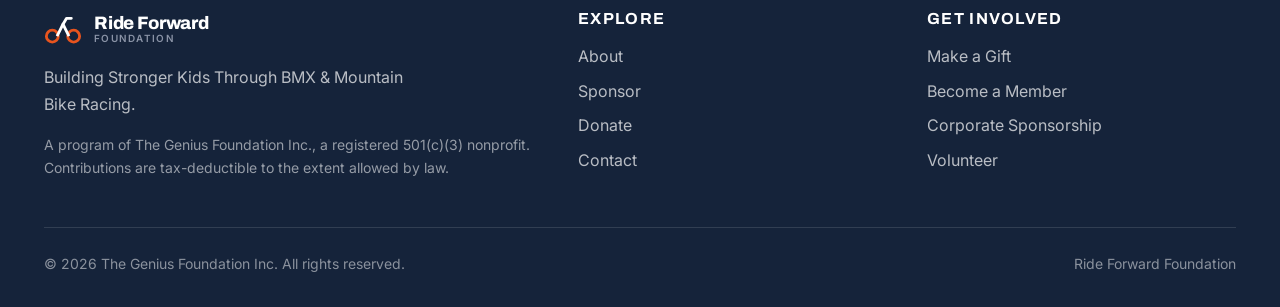
==== commit c0c7699b: "Use real BMX race photo as hero background; update org name to The Genius Foundation Inc." ====
--- a/about.html
+++ b/about.html
@@ -4,7 +4,7 @@
 <meta charset="UTF-8">
 <meta name="viewport" content="width=device-width, initial-scale=1.0">
 <title>About — Ride Forward Foundation</title>
-<meta name="description" content="Learn about Ride Forward Foundation, our mission, vision, core values, and The Starting Gate Program — backed by The Genius Foundation, a 501(c)(3) nonprofit.">
+<meta name="description" content="Learn about Ride Forward Foundation, our mission, vision, core values, and The Starting Gate Program — backed by The Genius Foundation Inc., a 501(c)(3) nonprofit.">
 <meta property="og:title" content="About Ride Forward Foundation">
 <meta property="og:image" content="assets/img/community.jpg">
 <link rel="preconnect" href="https://fonts.googleapis.com">
@@ -149,7 +149,7 @@
   <div class="wrap center">
     <span class="eyebrow center" style="display:inline-flex">Backed By</span>
     <h2 class="section-title">Built on a Foundation You Can Trust.</h2>
-    <p class="lead center" style="margin-top:var(--space-4)">Ride Forward Foundation is a program of <strong>The Genius Foundation</strong>, an established 501(c)(3) nonprofit organization. All giving is tax-deductible to the extent allowed by law, and funds are administered with full transparency and accountability.</p>
+    <p class="lead center" style="margin-top:var(--space-4)">Ride Forward Foundation is a program of <strong>The Genius Foundation Inc.</strong>, an established 501(c)(3) nonprofit organization. All giving is tax-deductible to the extent allowed by law, and funds are administered with full transparency and accountability.</p>
     <div class="trust-strip" style="margin-top:var(--space-10)">
       <span class="trust-item"><svg width="20" height="20" viewBox="0 0 24 24" fill="none" stroke="currentColor" stroke-width="2"><path d="M12 22s8-4 8-10V5l-8-3-8 3v7c0 6 8 10 8 10z"/></svg>Registered 501(c)(3)</span>
       <span class="trust-item"><svg width="20" height="20" viewBox="0 0 24 24" fill="none" stroke="currentColor" stroke-width="2"><path d="M9 12l2 2 4-4"/><circle cx="12" cy="12" r="9"/></svg>Tax-Deductible Giving</span>
@@ -184,12 +184,12 @@
           <span class="brand-text"><span class="b1">Ride Forward</span><span class="b2">Foundation</span></span>
         </a>
         <p class="footer-desc">Building Stronger Kids Through BMX &amp; Mountain Bike Racing.</p>
-        <p class="footer-501">A program of The Genius Foundation, a registered 501(c)(3) nonprofit. Contributions are tax-deductible to the extent allowed by law.</p>
+        <p class="footer-501">A program of The Genius Foundation Inc., a registered 501(c)(3) nonprofit. Contributions are tax-deductible to the extent allowed by law.</p>
       </div>
       <div><h4>Explore</h4><ul><li><a href="about.html">About</a></li><li><a href="sponsor.html">Sponsor</a></li><li><a href="donate.html">Donate</a></li><li><a href="contact.html">Contact</a></li></ul></div>
       <div><h4>Get Involved</h4><ul><li><a href="donate.html">Make a Gift</a></li><li><a href="donate.html">Become a Member</a></li><li><a href="sponsor.html">Corporate Sponsorship</a></li><li><a href="contact.html">Volunteer</a></li></ul></div>
     </div>
-    <div class="footer-bottom"><span>© 2026 The Genius Foundation. All rights reserved.</span><span>Ride Forward Foundation</span></div>
+    <div class="footer-bottom"><span>© 2026 The Genius Foundation Inc. All rights reserved.</span><span>Ride Forward Foundation</span></div>
   </div>
 </footer>
 
